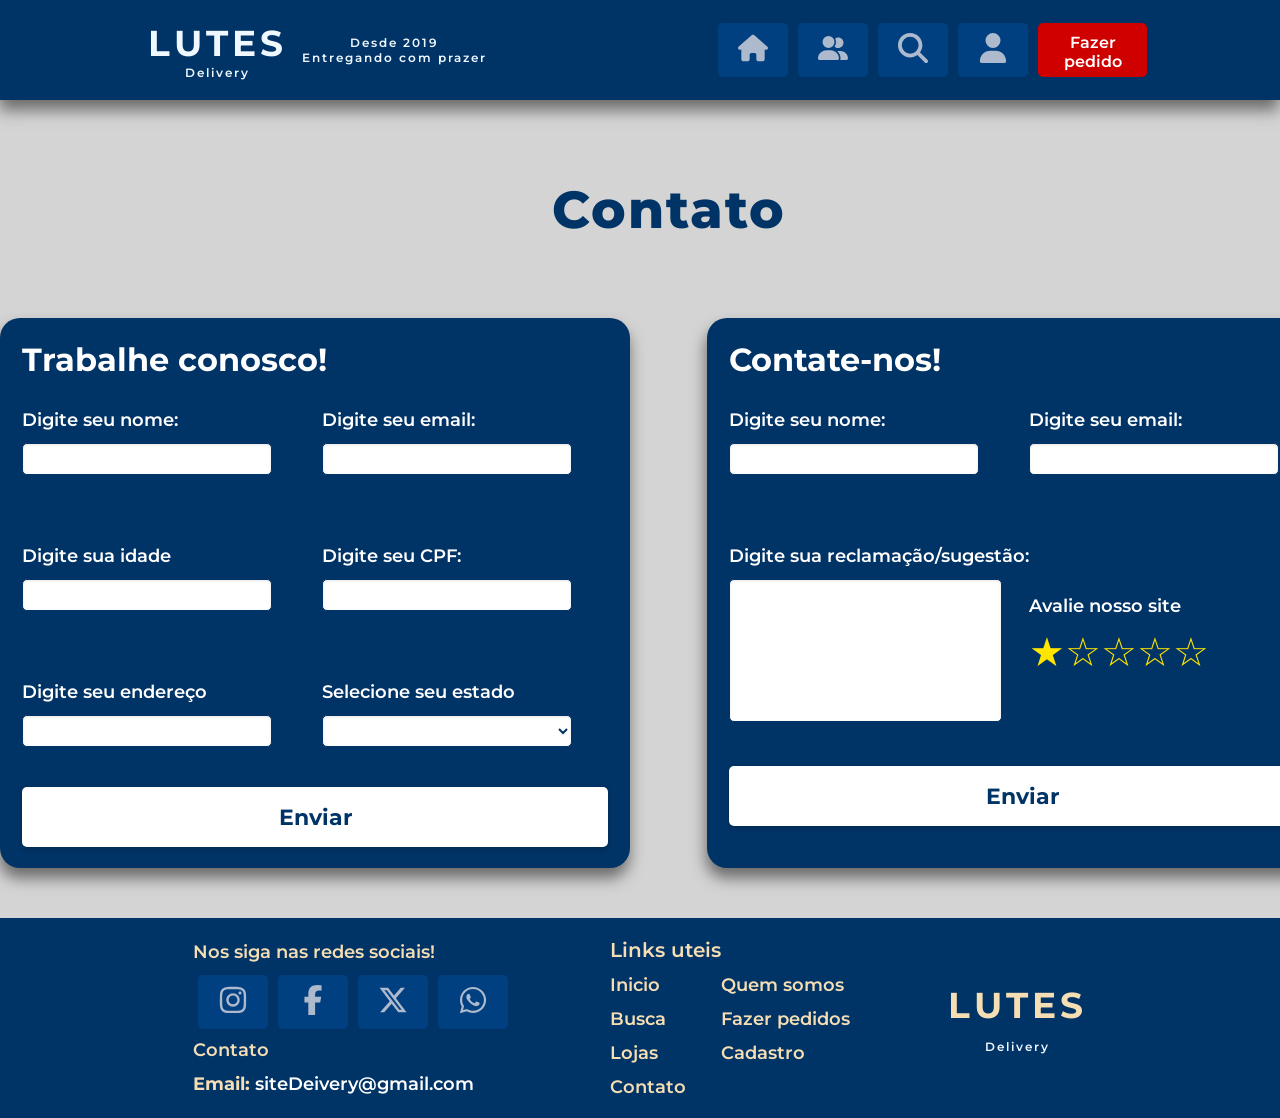
==== contato.html @ 1f968baf "Comit Inicial" ====
<!DOCTYPE html>
<html lang="en">
<head>
    <meta charset="UTF-8">
    <meta name="viewport" content="width=device-width, initial-scale=1.0">
    <title>Delivery</title>
    <link rel="stylesheet" href="contato.css">
</head>
<body>


    <div class="cabecario">
        <div class="cabecarioContainer">
            <div class="cabecarioLogo">
                <div>
                    <p class="tituloFont">LUTES</p>
                    <p class="subTitle">Delivery</p>
                </div>
                <div class="cabecarioDesde">
                    <p>Desde 2019</p>
                    <p>Entregando com prazer</p>
                </div>
            </div>
            <div class="cabecarioButoes">
                <div class="tooltip">
                    <button class="cabecarioBotao" onclick="window.location.href='index.html'">                        
                        <svg xmlns="http://www.w3.org/2000/svg" viewBox="0 0 576 512"><path fill="#adb9cc" d="M575.8 255.5c0 18-15 32.1-32 32.1l-32 0 .7 160.2c0 2.7-.2 5.4-.5 8.1l0 16.2c0 22.1-17.9 40-40 40l-16 0c-1.1 0-2.2 0-3.3-.1c-1.4 .1-2.8 .1-4.2 .1L416 512l-24 0c-22.1 0-40-17.9-40-40l0-24 0-64c0-17.7-14.3-32-32-32l-64 0c-17.7 0-32 14.3-32 32l0 64 0 24c0 22.1-17.9 40-40 40l-24 0-31.9 0c-1.5 0-3-.1-4.5-.2c-1.2 .1-2.4 .2-3.6 .2l-16 0c-22.1 0-40-17.9-40-40l0-112c0-.9 0-1.9 .1-2.8l0-69.7-32 0c-18 0-32-14-32-32.1c0-9 3-17 10-24L266.4 8c7-7 15-8 22-8s15 2 21 7L564.8 231.5c8 7 12 15 11 24z"/></svg>
                    </button>
                    <div class="tooltiptext">
                        <p>Início</p>
                    </div>
                </div>
                
                <div class="tooltip">
                    <button class="cabecarioBotao" onclick="window.location.href='quem-somos.html'">
                        <svg xmlns="http://www.w3.org/2000/svg" viewBox="0 0 640 512"><path fill="#adb9cc" d="M96 128a128 128 0 1 1 256 0A128 128 0 1 1 96 128zM0 482.3C0 383.8 79.8 304 178.3 304l91.4 0C368.2 304 448 383.8 448 482.3c0 16.4-13.3 29.7-29.7 29.7L29.7 512C13.3 512 0 498.7 0 482.3zM609.3 512l-137.8 0c5.4-9.4 8.6-20.3 8.6-32l0-8c0-60.7-27.1-115.2-69.8-151.8c2.4-.1 4.7-.2 7.1-.2l61.4 0C567.8 320 640 392.2 640 481.3c0 17-13.8 30.7-30.7 30.7zM432 256c-31 0-59-12.6-79.3-32.9C372.4 196.5 384 163.6 384 128c0-26.8-6.6-52.1-18.3-74.3C384.3 40.1 407.2 32 432 32c61.9 0 112 50.1 112 112s-50.1 112-112 112z"/></svg>
                    </button>
                    <div class="tooltiptext">
                        <p>Quem somos</p>
                    </div>
                </div>
                
                <div class="tooltip">
                    <button class="cabecarioBotao" onclick="window.location.href='busca.html'">
                        <svg xmlns="http://www.w3.org/2000/svg" viewBox="0 0 512 512"><path fill="#adb9cc" d="M416 208c0 45.9-14.9 88.3-40 122.7L502.6 457.4c12.5 12.5 12.5 32.8 0 45.3s-32.8 12.5-45.3 0L330.7 376c-34.4 25.2-76.8 40-122.7 40C93.1 416 0 322.9 0 208S93.1 0 208 0S416 93.1 416 208zM208 352a144 144 0 1 0 0-288 144 144 0 1 0 0 288z"/></svg>
                    </button>
                    <div class="tooltiptext">
                        <p>Buscar produtos</p>
                    </div>
                </div>

                <div class="tooltip">
                    <button class="cabecarioBotao" onclick="window.location.href='cadastro.html'">
                        <svg xmlns="http://www.w3.org/2000/svg" viewBox="0 0 448 512"><path fill="#adb9cc" d="M224 256A128 128 0 1 0 224 0a128 128 0 1 0 0 256zm-45.7 48C79.8 304 0 383.8 0 482.3C0 498.7 13.3 512 29.7 512l388.6 0c16.4 0 29.7-13.3 29.7-29.7C448 383.8 368.2 304 269.7 304l-91.4 0z"/></svg>
                    </button>
                    <div class="tooltiptext">
                        <p>Cadastro</p>
                    </div>
                </div>
                
                <div class="tooltip">
                    <button class="cabecarioBotao botaoPedido"  onclick="window.location.href='pedidos.html'">
                        Fazer pedido
                    </button>
                    <div class="tooltiptext">
                        <p>Fazer um pedido</p>
                    </div>
                </div>
                
                <div class="tooltip">
                    <img class="cabecarioBandeiraBr" src="assets/206597.png" alt="">
                </div>
                
            </div>
        </div>
    </div>

    <div class="container">
        <div class="main">
            <div>
                <p class="contactTitle">Contato</p>
            </div>
            <div class="cards">
                <div class="trabalhe">
                    <div>
                        <h1>Trabalhe conosco!</h1>
                    </div>
                    <div class="trabalheP">
                        <div class="line1">                        
                            <div class="trabalhePItem">
                                <p>Digite seu nome: </p>
                                <input type="text" id="nome">
                            </div>
                            <div class="trabalhePItem">
                                <p>Digite seu email: </p>
                                <input type="text" id="email">
                            </div>
                        </div>
                        <div class="line2">
                            <div class="trabalhePItem">
                                <p>Digite sua idade</p>
                                <input type="number" id="idd" max="150">
                            </div>                            
                            <div class="trabalhePItem">
                                <p>Digite seu CPF:</p>
                                <input type="text" id="cpf" maxlength="14">
                            </div>
                        </div>
                        <div class="line3">
                            <div class="trabalhePItem">
                                <p>Digite seu endereço</p>
                                <input type="text" id="endereco">
                            </div>
                            <div class="trabalhePItem">
                                <p>Selecione seu estado </p>
                                <select id="uf" name="uf">
                                    <option value=""></option>
                                    <option value="AC">Acre</option>
                                    <option value="AL">Alagoas</option>
                                    <option value="AP">Amapá</option>
                                    <option value="AM">Amazonas</option>
                                    <option value="BA">Bahia</option>
                                    <option value="CE">Ceará</option>
                                    <option value="DF">Distrito Federal</option>
                                    <option value="ES">Espírito Santo</option>
                                    <option value="GO">Goiás</option>
                                    <option value="MA">Maranhão</option>
                                    <option value="MT">Mato Grosso</option>
                                    <option value="MS">Mato Grosso do Sul</option>
                                    <option value="MG">Minas Gerais</option>
                                    <option value="PA">Pará</option>
                                    <option value="PB">Paraíba</option>
                                    <option value="PR">Paraná</option>
                                    <option value="PE">Pernambuco</option>
                                    <option value="PI">Piauí</option>
                                    <option value="RJ">Rio de Janeiro</option>
                                    <option value="RN">Rio Grande do Norte</option>
                                    <option value="RS">Rio Grande do Sul</option>
                                    <option value="RO">Rondônia</option>
                                    <option value="RR">Roraima</option>
                                    <option value="SC">Santa Catarina</option>
                                    <option value="SP">São Paulo</option>
                                    <option value="SE">Sergipe</option>
                                    <option value="TO">Tocantins</option>
                                </select>
                            </div>
                        </div>
                        <div>
                            <div class="enviarTrabalhe">
                                <button type="button" onclick="mandarCurriculo()">Enviar</button>
                            </div>
                            <div id="message"></div>
                        </div>
                    </div>
                </div>
                <div class="contate">
                    <div>
                        <h1>Contate-nos!</h1>
                    </div>
                    <div class="trabalheP">
                        <div class="line1">                        
                            <div class="trabalhePItem">
                                <p>Digite seu nome:</p>
                                <input type="text" id="nomeContato">
                            </div>
                            <div class="trabalhePItem">
                                <p>Digite seu email:</p>
                                <input type="text" id="emailContato">
                            </div>
                        </div>
                        <div class="line2">
                            <div class="trabalhePItem">
                                <p class="sugestaoP">Digite sua reclamação/sugestão:</p>
                                <textarea id="suguestao"></textarea>
                            </div>
                            <div class="trabalhePItem">
                                <p class="sugestaoP">Avalie nosso site</p>
                                <div class="estrelas" id="estrelas">
                                    <div class="star-icon ativo" data-avaliacao="1"></div>
                                    <div class="star-icon" data-avaliacao="2"></div>
                                    <div class="star-icon" data-avaliacao="3"></div>
                                    <div class="star-icon" data-avaliacao="4"></div>
                                    <div class="star-icon" data-avaliacao="5"></div>
                                </div>
                            </div>
                        </div>
                        <div>
                            <div class="enviarTrabalhe">
                                <button type="button" onclick="mandarSugestao()">Enviar</button>
                            </div>
                            <div id="message"></div>
                        </div>
                    </div>
                </div>
                
            </div>
        </div>
    </div>
    

    <div class="rodape">
        <div class="rodapeContainer">
            <div class="botoesAndContact">     
                <div class="rodape-section social-media">
                    <p>Nos siga nas redes sociais!</p>
                    <div class="cabecarioButoes">
                        <div class="tooltip">
                            <button class="cabecarioBotao">
                                <svg xmlns="http://www.w3.org/2000/svg" viewBox="0 0 448 512"><path fill="#adb9cc" d="M224.1 141c-63.6 0-114.9 51.3-114.9 114.9s51.3 114.9 114.9 114.9S339 319.5 339 255.9 287.7 141 224.1 141zm0 189.6c-41.1 0-74.7-33.5-74.7-74.7s33.5-74.7 74.7-74.7 74.7 33.5 74.7 74.7-33.6 74.7-74.7 74.7zm146.4-194.3c0 14.9-12 26.8-26.8 26.8-14.9 0-26.8-12-26.8-26.8s12-26.8 26.8-26.8 26.8 12 26.8 26.8zm76.1 27.2c-1.7-35.9-9.9-67.7-36.2-93.9-26.2-26.2-58-34.4-93.9-36.2-37-2.1-147.9-2.1-184.9 0-35.8 1.7-67.6 9.9-93.9 36.1s-34.4 58-36.2 93.9c-2.1 37-2.1 147.9 0 184.9 1.7 35.9 9.9 67.7 36.2 93.9s58 34.4 93.9 36.2c37 2.1 147.9 2.1 184.9 0 35.9-1.7 67.7-9.9 93.9-36.2 26.2-26.2 34.4-58 36.2-93.9 2.1-37 2.1-147.8 0-184.8zM398.8 388c-7.8 19.6-22.9 34.7-42.6 42.6-29.5 11.7-99.5 9-132.1 9s-102.7 2.6-132.1-9c-19.6-7.8-34.7-22.9-42.6-42.6-11.7-29.5-9-99.5-9-132.1s-2.6-102.7 9-132.1c7.8-19.6 22.9-34.7 42.6-42.6 29.5-11.7 99.5-9 132.1-9s102.7-2.6 132.1 9c19.6 7.8 34.7 22.9 42.6 42.6 11.7 29.5 9 99.5 9 132.1s2.7 102.7-9 132.1z"/></svg>
                            </button>
                            <div class="tooltiptext">
                                <p>@lutesDelivery</p>
                            </div>
                        </div>                    
                        <div class="tooltip">
                            <button class="cabecarioBotao">
                                <svg xmlns="http://www.w3.org/2000/svg" viewBox="0 0 320 512"><path fill="#adb9cc" d="M80 299.3V512H196V299.3h86.5l18-97.8H196V166.9c0-51.7 20.3-71.5 72.7-71.5c16.3 0 29.4 .4 37 1.2V7.9C291.4 4 256.4 0 236.2 0C129.3 0 80 50.5 80 159.4v42.1H14v97.8H80z"/></svg>
                            </button>
                            <div class="tooltiptext">
                                <p>Lutes delivery</p>
                            </div>
                        </div>                    
                        <div class="tooltip">
                            <button class="cabecarioBotao">
                                <svg xmlns="http://www.w3.org/2000/svg" viewBox="0 0 512 512"><path fill="#adb9cc" d="M389.2 48h70.6L305.6 224.2 487 464H345L233.7 318.6 106.5 464H35.8L200.7 275.5 26.8 48H172.4L272.9 180.9 389.2 48zM364.4 421.8h39.1L151.1 88h-42L364.4 421.8z"/></svg>
                            </button>
                            <div class="tooltiptext">
                                <p>@lutesDelivery</p>
                            </div>
                        </div>
                        <div class="tooltip">
                            <button class="cabecarioBotao">
                                <svg xmlns="http://www.w3.org/2000/svg" viewBox="0 0 448 512"><path fill="#adb9cc" d="M380.9 97.1C339 55.1 283.2 32 223.9 32c-122.4 0-222 99.6-222 222 0 39.1 10.2 77.3 29.6 111L0 480l117.7-30.9c32.4 17.7 68.9 27 106.1 27h.1c122.3 0 224.1-99.6 224.1-222 0-59.3-25.2-115-67.1-157zm-157 341.6c-33.2 0-65.7-8.9-94-25.7l-6.7-4-69.8 18.3L72 359.2l-4.4-7c-18.5-29.4-28.2-63.3-28.2-98.2 0-101.7 82.8-184.5 184.6-184.5 49.3 0 95.6 19.2 130.4 54.1 34.8 34.9 56.2 81.2 56.1 130.5 0 101.8-84.9 184.6-186.6 184.6zm101.2-138.2c-5.5-2.8-32.8-16.2-37.9-18-5.1-1.9-8.8-2.8-12.5 2.8-3.7 5.6-14.3 18-17.6 21.8-3.2 3.7-6.5 4.2-12 1.4-32.6-16.3-54-29.1-75.5-66-5.7-9.8 5.7-9.1 16.3-30.3 1.8-3.7 .9-6.9-.5-9.7-1.4-2.8-12.5-30.1-17.1-41.2-4.5-10.8-9.1-9.3-12.5-9.5-3.2-.2-6.9-.2-10.6-.2-3.7 0-9.7 1.4-14.8 6.9-5.1 5.6-19.4 19-19.4 46.3 0 27.3 19.9 53.7 22.6 57.4 2.8 3.7 39.1 59.7 94.8 83.8 35.2 15.2 49 16.5 66.6 13.9 10.7-1.6 32.8-13.4 37.4-26.4 4.6-13 4.6-24.1 3.2-26.4-1.3-2.5-5-3.9-10.5-6.6z"/></svg>
                            </button>
                            <div class="tooltiptext">
                                <p>+55 (31)99999999</p>
                            </div>
                        </div>                                      
                    </div>
                </div>
                <div class="rodape-section contact">
                    <p>Contato</p>
                    <p><strong>Email:</strong> <a href="https://mail.google.com" target="_blank">siteDeivery@gmail.com</a></p>
                </div>
            </div>

            <div>
                <p style="font-size: 20px;">Links uteis</p>
                <div class="linksUteis">
                    <ul style="margin-right: 35px;">
                        <li>
                            <a href="index.html">
                                <p>Inicio</p>
                            </a>
                        </li>
                        <li>
                            <a href="busca.html">
                                <p>Busca</p>
                            </a>
                        </li>
                        <li>
                            <a href="lojas.html">
                                <p>Lojas</p>
                            </a>
                        </li>                    
                        <li>
                            <a href="contato.html">
                                <p>Contato</p>
                            </a>
                        </li>                    
                    </ul>
                    <ul>
                        <li>
                            <a href="quem-somos.html">
                                <p>Quem somos</p>
                            </a>
                        </li>
                        <li>
                            <a href="pedidos.html">
                                <p>Fazer pedidos</p>
                            </a>
                        </li>
                        <li>
                            <a href="cadastro.html">
                                <p>Cadastro</p>
                            </a>
                        </li>                    
                    </ul>
                </div>
            </div>
            <div style="text-align: center;">
                <p class="tituloFont">LUTES</p>
                <p class="subTitle">Delivery</p>
            </div>
        </div>
    </div>
    
    
    <script src="contato.js"></script>
</body>
</html>
---- contato.css ----
@import url('https://fonts.googleapis.com/css2?family=Montserrat:ital,wght@0,100..900;1,100..900&family=Oldenburg&display=swap');


*{
    margin: 0;
    box-sizing: border-box;
}

body{
    background-color: #d4d4d4;
}

p{
    font-family: "Montserrat", sans-serif;
    font-size: 18px;
    font-weight: 600;
    color: #003366;
}

.center-center{
    display: flex;
    justify-content: center;
    align-items: center;
}

.tituloFont{
    font-family: "Montserrat", sans-serif;
    font-optical-sizing: auto;
    font-weight: 700;
    font-size: 36px;
    color: aliceblue;
    letter-spacing: 4px;
}

.subTitle{
    font-family: "Montserrat", sans-serif;
    font-optical-sizing: auto;
    font-weight: 600!important;
    font-size: 12px!important;
    color: aliceblue!important;
    letter-spacing: 2px;
}

input[type="text"] {
    width: 250px;
    padding: 10px;
    border: 1px solid #003366;
    border-radius: 5px;
    font-family: "Montserrat", sans-serif;
    height: 32px;
    font-size: 14px;
    font-weight: 600;
    color: #003366;
    background-color: #fff;
    box-shadow: inset 0 1px 3px rgba(0, 0, 0, 0.1);
    transition: border-color 0.3s ease, box-shadow 0.3s ease;    
}

input[type="text"]:focus {
    border-color: #03203d;
    outline: none;
    box-shadow: 0 0 8px rgba(0, 64, 128, 0.3);
}


input[type="number"] {
    width: 250px;
    padding: 10px;
    border: 1px solid #003366;
    border-radius: 5px;
    font-family: "Montserrat", sans-serif;
    height: 32px;
    font-size: 14px;
    font-weight: 600;
    color: #003366;
    background-color: #fff;
    box-shadow: inset 0 1px 3px rgba(0, 0, 0, 0.1);
    transition: border-color 0.3s ease, box-shadow 0.3s ease;
}

input[type="number"]:focus {
    border-color: #03203d;
    outline: none;
    box-shadow: 0 0 8px rgba(0, 64, 128, 0.3);
}


select {
    width: 250px;
    height: 32px;
    border: 1px solid #003366;
    border-radius: 5px;
    font-family: "Montserrat", sans-serif;
    font-size: 14px;
    font-weight: 600;
    color: #003366;
    background-color: #fff;
    box-shadow: inset 0 1px 3px rgba(0, 0, 0, 0.1);
    transition: border-color 0.3s ease, box-shadow 0.3s ease;
}

select:focus {
    border-color: #004080;
    outline: none;
    box-shadow: 0 0 8px rgba(0, 64, 128, 0.3);
}

input[list="estados"] {
    width: 250px;
    height: 32px;
    border: 1px solid #003366;
    border-radius: 5px;
    font-family: "Montserrat", sans-serif;
    font-size: 14px;
    font-weight: 600;
    color: #003366;
    background-color: #fff;
    box-shadow: inset 0 1px 3px rgba(0, 0, 0, 0.1);
    transition: border-color 0.3s ease, box-shadow 0.3s ease;
}

input[list="estados"]:focus {
    border-color: #004080;
    outline: none;
    box-shadow: 0 0 8px rgba(0, 64, 128, 0.3);
}

.custom-select {
    position: relative;
    width: 250px;
    height: 32px;
    border: 1px solid #003366;
    border-radius: 5px;
    font-family: "Montserrat", sans-serif;
    font-size: 14px;
    font-weight: 600;
    color: #003366;
    background-color: #fff;
    box-shadow: inset 0 1px 3px rgba(0, 0, 0, 0.1);
    transition: border-color 0.3s ease, box-shadow 0.3s ease;
}

.custom-select input {
    width: 100%;
    height: 100%;
    border: none;
    border-radius: 5px;
    padding: 0 10px;
    box-sizing: border-box;
    background-color: transparent;
    outline: none;
}

.custom-select .select-items {
    position: absolute;
    width: 100%;
    background-color: #fff;
    border: 1px solid #003366;
    border-radius: 5px;
    box-shadow: 0 2px 8px rgba(0, 0, 0, 0.1);
    max-height: 150px; /* Altura máxima da lista */
    overflow-y: auto;  /* Adiciona rolagem se necessário */
    z-index: 1;
    display: none;     /* Inicialmente escondido */
}

.custom-select .select-items div {
    padding: 10px;
    cursor: pointer;
}

.custom-select .select-items div:hover {
    background-color: #f0f0f0;
}

.custom-select.open .select-items {
    display: block;
}

.custom-select.open input {
    border-color: #004080;
    box-shadow: 0 0 8px rgba(0, 64, 128, 0.3);
}

.enviarTrabalhe button {
    padding: 10px 20px;
    border: none;
    border-radius: 5px;
    font-family: "Montserrat", sans-serif;
    font-size: 22px;
    font-weight: 700;
    color: #003366;
    background-color: white;
    cursor: pointer;
    box-shadow: 0 2px 5px rgba(0, 0, 0, 0.2);
    transition: background-color 0.6s ease, transform 0.3s ease, color 0.6s ease;
    width: 100%;
    height: 60px;
}

.enviarTrabalhe button:hover {
    background-color: green;
    color: white;
}

.enviarTrabalhe button:active {
    background-color: #2789eb;
    transform: scale(0.96);
}

.enviarTrabalhe button:focus {
    border: 0px solid transparent;
}

.enviarTrabalhe{
    margin-top: 40px;
}

.cabecario {
    background-color: #003366; 
    height: 100px; 
    box-shadow: -1px 10px 15px rgba(0, 0, 0, 0.5); 
    display: grid;
    grid-template-columns: 1fr 8fr 1fr;
}

.cabecarioContainer{
    grid-column: 2;

    display: grid;
    grid-template-columns: 4fr 3fr;
}

.cabecarioLogo{
    display: flex;
    justify-content: flex-starst;
    align-items: center;
    grid-column: 1;
    margin-left: 20px;
}

.cabecarioLogo div{
    text-align: center;
}

.cabecarioDesde{
    margin-left: 15px;
}

.cabecarioDesde p{
    font-family: "Montserrat", sans-serif;
    font-optical-sizing: auto;
    font-weight: 600;
    font-size: 12px;
    color: aliceblue;
    letter-spacing: 2px;

}

.cabecarioButoes{
    grid-column: 2;
    display: flex;
    justify-content: space-between;
    align-items: center;
}

.tooltip {
    position: relative;
    display: inline-block;
}

.tooltip .tooltiptext {
    visibility: hidden;
    width: 120px;
    background-color: #333;
    color: #fff;
    text-align: center;
    border-radius: 5px;
    padding: 5px;
    position: absolute;
    z-index: 1;
    bottom: -65%;
    left: 50%;
    margin-left: -60px;
    opacity: 0;
    transition: opacity 0.3s ease, visibility 0.3s ease;
}

.tooltip:hover .tooltiptext {
    visibility: visible;
    opacity: 1;
}

.tooltiptext p {
    color: whitesmoke;
    font-size: 12px;
    font-weight: 600;
}

.cabecarioButoes img{
    width: 45px;
}

.cabecarioBotao {
    background-color: #004080; 
    color: #ffffff; 
    border: none;
    padding: 10px 20px;
    margin: 0 5px;
    border-radius: 5px;
    cursor: pointer;
    font-family: "Montserrat", sans-serif;
    font-size: 16px;
    font-weight: 600;
    transition: background-color 0.3s, transform 0.3s;
}

.cabecarioBotao:hover {
    background-color: #02274d; 
    transform: scale(1.09);
}

.botaoPedido {
    background-color: #cf0000; 
    height: 54px;
}

.botaoPedido:hover {
    background-color: #960a18; 
}

.cabecarioBotao svg{
    width: 30px;
    height: 30px;
}

.cabecarioBandeiraBr {
    transition: transform 0.3s ease-in-out;
}

.cabecarioBandeiraBr:hover {
    transform: scale(1.3);
}


.container{
    display: grid;
    grid-template-columns: 1fr 6fr 1fr;
    margin-bottom: 50px;
}

.main{
    margin-top: 78px;
    grid-column: 2;
}


.cards{
    display: flex;
    justify-content: space-between;
    align-items: center;
}

.contactTitle{
    font-size: 52px;
    font-weight: 800;
    letter-spacing: 2px;
    color: #003366;
    text-align: center;
}

.trabalhe{
    background-color: #003366;
    height: 550px;
    width: 630px;
    border-radius: 20px;
    box-shadow: -1px 10px 15px rgba(0, 0, 0, 0.5); 
    padding: 22px;
    margin-top: 77px;
    margin-right: 77px;
}

.contate{
    background-color: #003366;
    height: 550px;
    width: 630px;
    border-radius: 20px;
    box-shadow: -1px 10px 15px rgba(0, 0, 0, 0.5); 
    padding: 22px;
    margin-top: 77px;
}

.contate h1{
    color: white;
    font-size: 32px;
    font-weight: 700;
    font-family: "Montserrat", sans-serif;
    font-optical-sizing: auto;
}

.trabalhe div h1{
    color: white;
    font-size: 32px;
    font-weight: 700;
    font-family: "Montserrat", sans-serif;
    font-optical-sizing: auto;
}

.trabalheP{
    margin-top: 26px;
    width: 100%;    
}

.trabalheP p{
    color: white;
    font-size: 18px;
    font-weight: 600;
    margin-bottom: 12px;
    width: 300px;
}

.trabalhePItem{
    width: 100%;
}

#message {
    position: fixed; 
    top: 20px; 
    right: 20px; 
    color: #880411; 
    padding: 10px 20px; 
    border-radius: 5px;
    font-size: 18px; 
    font-weight: 700;
    font-family: "Montserrat", sans-serif;
    font-optical-sizing: auto;
    width: 270px;
    opacity: 0;
    visibility: hidden; 
    transition: opacity 0.5s ease-out, visibility 0.5s ease-out;
    z-index: 1;
}

#message.sucesso {
    background-color: #155724;
    color: white; 
}

#message.erro {
    background-color: #880411;
    color: white; 
}

#message:not(.hidden) {
    opacity: 1; 
    visibility: visible;
}

#message.hidden {
    opacity: 0; 
    visibility: hidden;
}



.line1{
    display: flex;
    justify-content: space-around;
    align-items: center;
    margin-top: 30px;
}

.line3{
    margin-top: 70px;
    display: flex;
    justify-content: space-around;
    align-items: center;
}

.line2{
    margin-top: 70px;
    display: flex;
    justify-content: space-around;
    align-items: center;
}

textarea#suguestao {
    height: 143px;
    width: 273px;
    padding: 10px;
    border: 1px solid #003366;
    border-radius: 5px;
    font-family: "Montserrat", sans-serif;
    font-size: 14px;
    font-weight: 600;
    color: #003366;
    background-color: #fff;
    box-shadow: inset 0 1px 3px rgba(0, 0, 0, 0.1);
    resize: none; 
    overflow: auto; 
    line-height: 1.5; /* ajuste o espaçamento entre linhas */
}

textarea#suguestao:focus {
    border-color: #03203d;
    outline: none;
    box-shadow: 0 0 8px rgba(0, 64, 128, 0.3);
}

.trabalhePItem svg {
    width: 40px;
    height: 40px;
}

.estrelas {
    display: flex;
}

.star-icon{
    list-style-type: none;
    cursor: pointer;
    color: #ffe500;
    font-size: 40px;
}

.star-icon::before{
  content: "\2605";
}

.star-icon.ativo ~ .star-icon::before{
  content: "\2606";
}

.avaliacao:hover .star-icon::before{
  content: "\2605";
}

.star-icon:hover ~ .star-icon::before{
  content: "\2606";
}

.rodape {
    background-color: #003366; 
    height: 200px; 
    display: grid;
    grid-template-columns: 1fr 8fr 1fr;
    padding: 20px;
}

.rodapeContainer {
    display: flex;
    justify-content: space-around;
    align-items: center;
    grid-column: 2;
}

.rodape p{
    color: wheat;
    margin-bottom: 12px;
}

.contact{
    margin-top: 10px;
}

.contact a {
    color: #fff;
    text-decoration: none;
}

.contact a:hover {
    color: #f4b31a;
}

.linksUteis{
    display: flex;
    justify-content: center;
}

.linksUteis ul {
    list-style-type: none;
    padding: 0;           
    margin: 0;            
}
.linksUteis li {
    margin-bottom: 10px; 
    transition: 0.3s all ease-in;
}

.linksUteis li:hover {
    transform: scale(1.08);
}

.linksUteis a{
    color: #000; 
    text-decoration: none;
}

.linksUteis a:hover {
    color: #f4b31a;
}
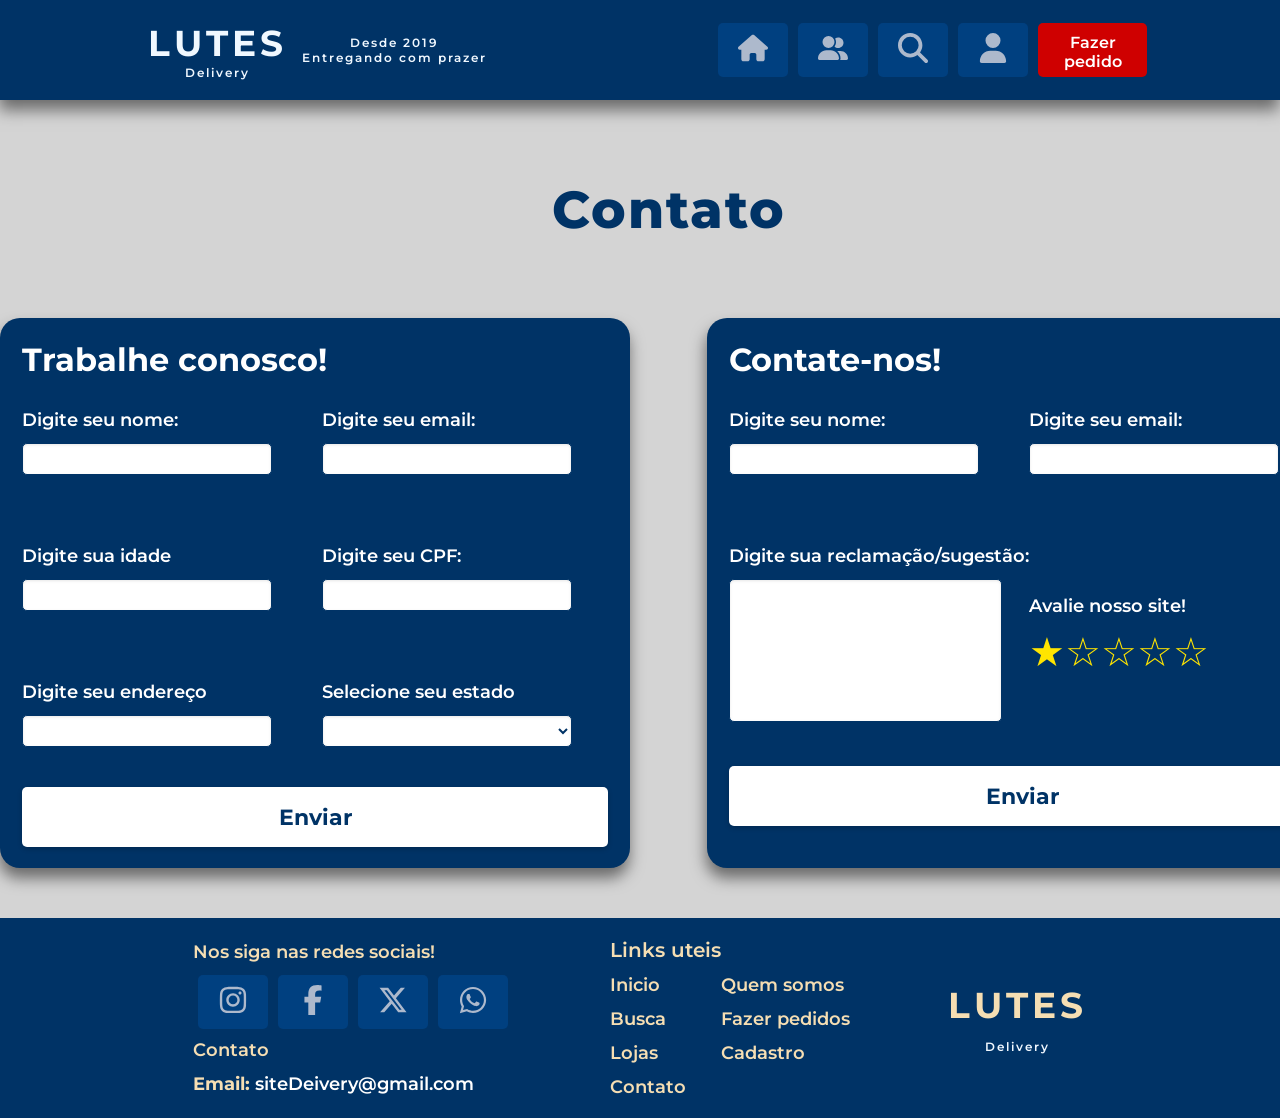
==== commit 23cd170f: "Add files via upload Colocando '!'" ====
--- a/contato.html
+++ b/contato.html
@@ -174,7 +174,7 @@
                                 <textarea id="suguestao"></textarea>
                             </div>
                             <div class="trabalhePItem">
-                                <p class="sugestaoP">Avalie nosso site</p>
+                                <p class="sugestaoP">Avalie nosso site!</p>
                                 <div class="estrelas" id="estrelas">
                                     <div class="star-icon ativo" data-avaliacao="1"></div>
                                     <div class="star-icon" data-avaliacao="2"></div>
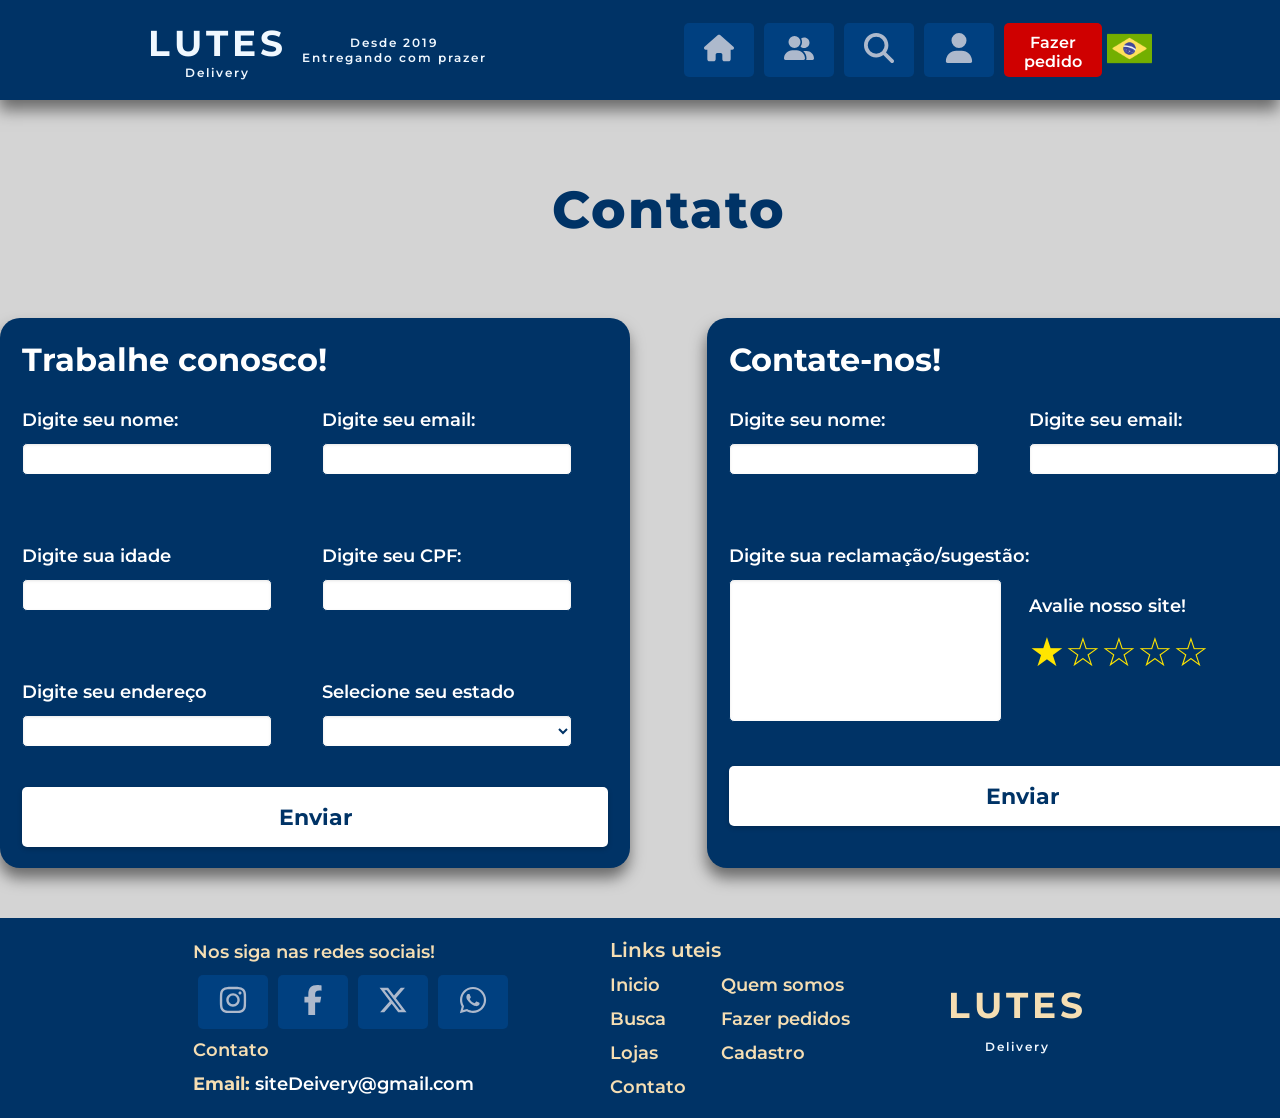
==== commit 4ea051e7: "Add files via upload" ====
--- a/contato.html
+++ b/contato.html
@@ -296,6 +296,8 @@
     </div>
     
     
-    <script src="contato.js"></script>
+    <script src="contato.js">
+        document.addEventListener('DOMContentLoaded', verificarLogin);
+    </script>
 </body>
 </html>
